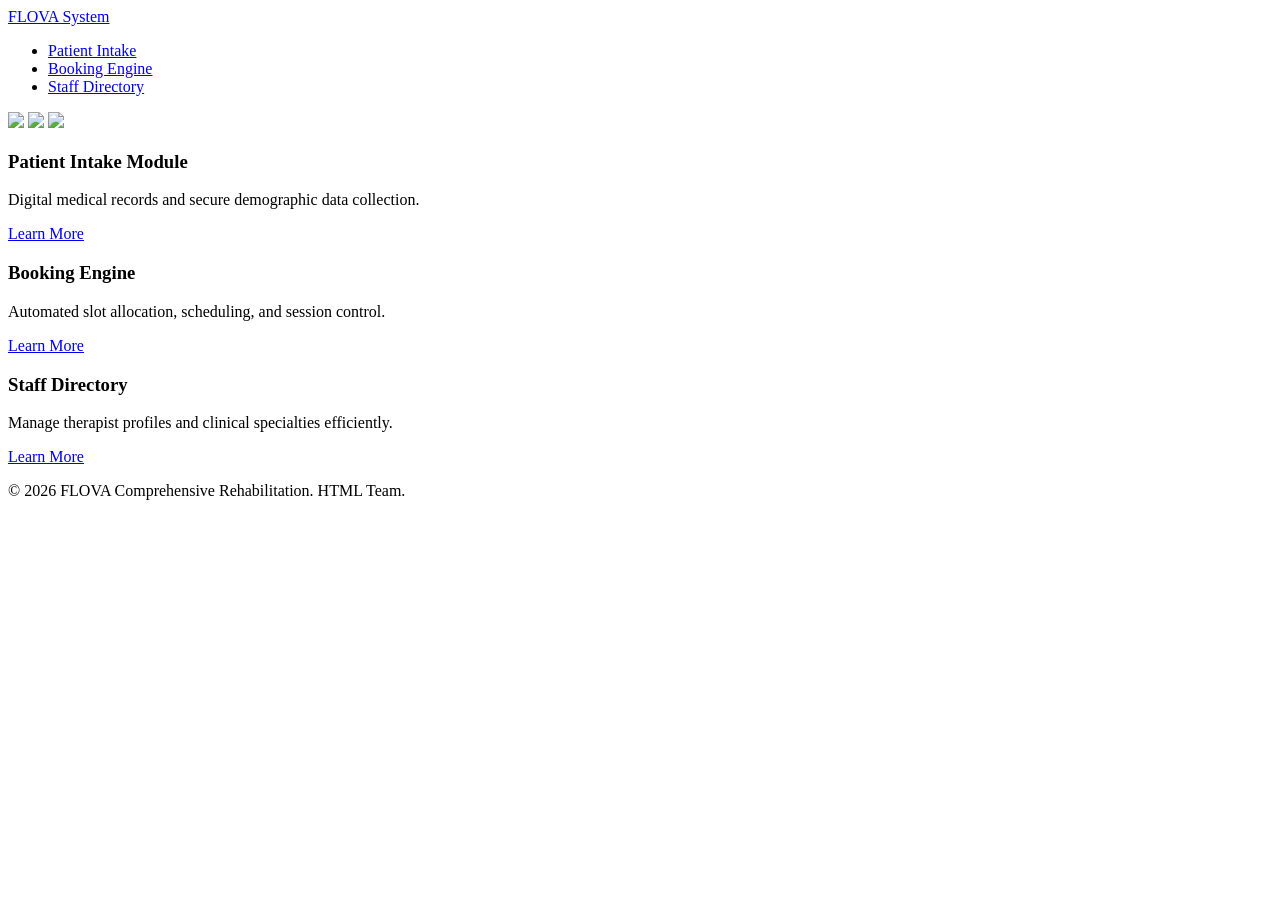
==== index.html @ d632ef7a "built forms snapshot v0.1" ====
<!DOCTYPE html>
<html lang="en">
<head>
    <meta charset="UTF-8">
    <title>FLOVA Clinical Management</title>
    <link rel="stylesheet" href="styles.css">
</head>
<body>
    <nav class="navbar">
        <a href="index.html" class="logo">FLOVA System</a>
        <ul class="nav-links">
            <li><a href="patient_info.html">Patient Intake</a></li>
            <li><a href="appointment_info.html">Booking Engine</a></li>
            <li><a href="specialist_info.html">Staff Directory</a></li>
        </ul>
    </nav>
    <section class="carousel">
        <div class="carousel-container">
            <img src="https://centromedicoabc.com/wp-content/uploads/2024/11/ejercicios-en-su-rodilla.webp" class="carousel-img">
            <img src="https://www.shutterstock.com/image-vector/injury-immobility-rehabilitation-physiotherapy-specialized-260nw-2548133157.jpg" class="carousel-img">
            <img src="https://aarp.widen.net/content/pmv0dqjvrb/jpeg/81321_aarp_physicaltherapycolor.jpg" class="carousel-img">
        </div>
    </section>
    <section class="cards-section">
        <div class="card">
            <h3>Patient Intake Module</h3>
            <p>Digital medical records and secure demographic data collection.</p>
            <a href="patient_info.html" class="btn-primary">Learn More</a>
        </div>
        <div class="card">
            <h3>Booking Engine</h3>
            <p>Automated slot allocation, scheduling, and session control.</p>
            <a href="appointment_info.html" class="btn-primary">Learn More</a>
        </div>
        <div class="card">
            <h3>Staff Directory</h3>
            <p>Manage therapist profiles and clinical specialties efficiently.</p>
            <a href="specialist_info.html" class="btn-primary">Learn More</a>
        </div>
    </section>
    <footer class="main-footer">
        <p class="copy-text">© 2026 FLOVA Comprehensive Rehabilitation. HTML Team.</p>
    </footer>
</body>
</html>
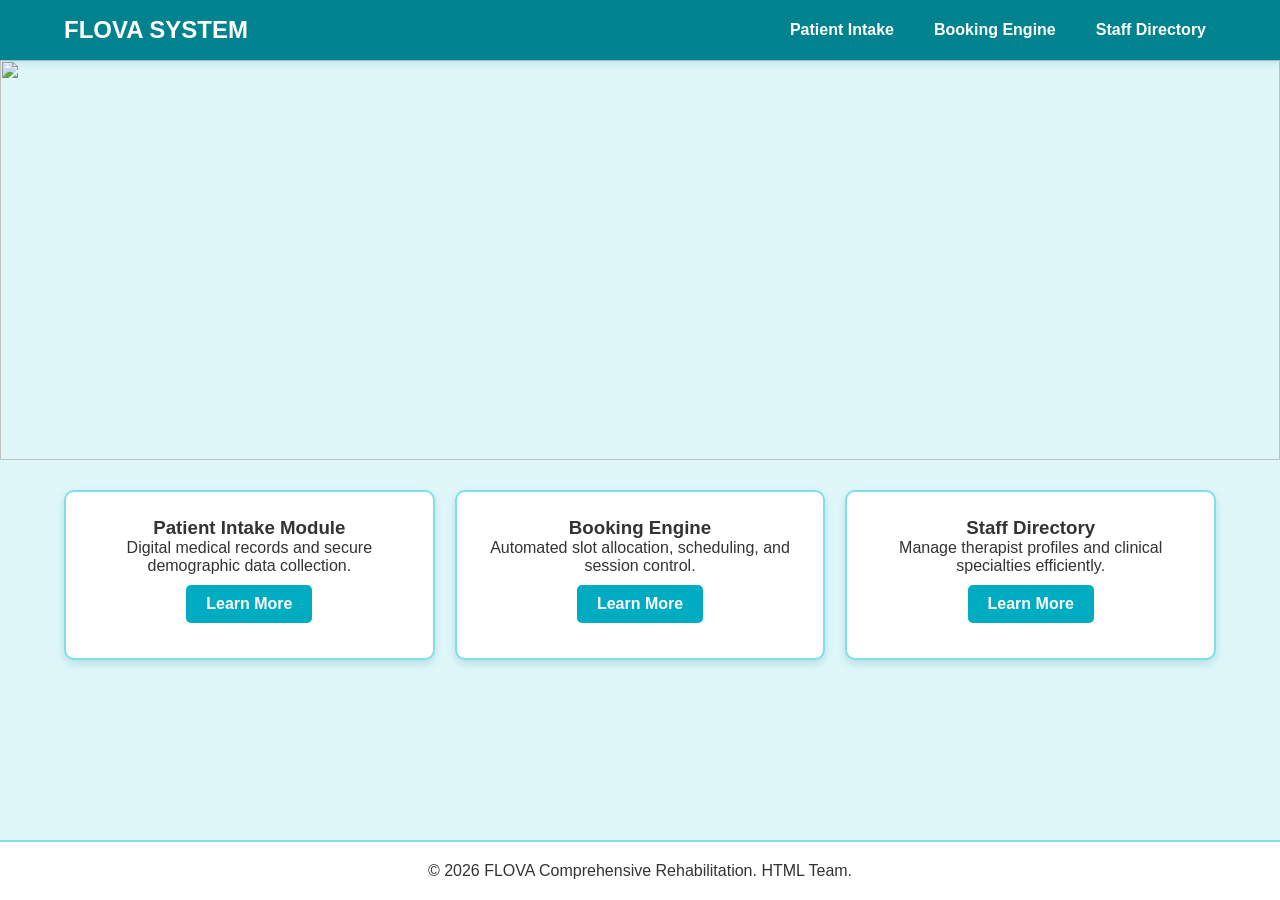
==== commit 1881f391: "update forms snapshot v0.2" ====
--- a/index.html
+++ b/index.html
@@ -3,15 +3,15 @@
 <head>
     <meta charset="UTF-8">
     <title>FLOVA Clinical Management</title>
-    <link rel="stylesheet" href="styles.css">
+    <link rel="stylesheet" href="src/css/styles.css">
 </head>
 <body>
     <nav class="navbar">
         <a href="index.html" class="logo">FLOVA System</a>
         <ul class="nav-links">
-            <li><a href="patient_info.html">Patient Intake</a></li>
-            <li><a href="appointment_info.html">Booking Engine</a></li>
-            <li><a href="specialist_info.html">Staff Directory</a></li>
+            <li><a href="src/roles/patient/patient_info.html">Patient Intake</a></li>
+            <li><a href="src/roles/appointment/appointment_info.html">Booking Engine</a></li>
+            <li><a href="src/roles/specialist/specialist_info.html">Staff Directory</a></li>
         </ul>
     </nav>
     <section class="carousel">
@@ -25,17 +25,17 @@
         <div class="card">
             <h3>Patient Intake Module</h3>
             <p>Digital medical records and secure demographic data collection.</p>
-            <a href="patient_info.html" class="btn-primary">Learn More</a>
+            <a href="src/roles/patient/patient_info.html" class="btn-primary">Learn More</a>
         </div>
         <div class="card">
             <h3>Booking Engine</h3>
             <p>Automated slot allocation, scheduling, and session control.</p>
-            <a href="appointment_info.html" class="btn-primary">Learn More</a>
+            <a href="src/roles/appointment/appointment_info.html" class="btn-primary">Learn More</a>
         </div>
         <div class="card">
             <h3>Staff Directory</h3>
             <p>Manage therapist profiles and clinical specialties efficiently.</p>
-            <a href="specialist_info.html" class="btn-primary">Learn More</a>
+            <a href="src/roles/specialist/specialist_info.html" class="btn-primary">Learn More</a>
         </div>
     </section>
     <footer class="main-footer">
--- a/src/css/styles.css
+++ b/src/css/styles.css
@@ -0,0 +1,200 @@
+:root {
+    --primary: #00838f;
+    --secondary: #00acc1;
+    --accent: #80deea;
+    --bg-color: #e0f7fa;
+    --white: #ffffff;
+    --text-dark: #333333;
+}
+
+* {
+    margin: 0;
+    padding: 0;
+    box-sizing: border-box;
+    font-family: 'Segoe UI', Tahoma, Geneva, Verdana, sans-serif;
+}
+
+body {
+    background-color: var(--bg-color);
+    color: var(--text-dark);
+    display: flex;
+    flex-direction: column;
+    min-height: 100vh;
+}
+
+.navbar {
+    background-color: var(--primary);
+    display: flex;
+    justify-content: space-between;
+    align-items: center;
+    padding: 1rem 5%;
+    box-shadow: 0 2px 10px rgba(0, 131, 143, 0.2);
+    position: sticky;
+    top: 0;
+    z-index: 1000;
+}
+
+.logo {
+    color: var(--white);
+    font-weight: bold;
+    font-size: 1.5rem;
+    text-transform: uppercase;
+    text-decoration: none;
+}
+
+.nav-links {
+    display: flex;
+    list-style: none;
+    gap: 20px;
+}
+
+.nav-links a {
+    text-decoration: none;
+    color: var(--white);
+    font-weight: bold;
+    padding: 5px 10px;
+    border-radius: 4px;
+    transition: background-color 0.3s;
+}
+
+.nav-links a:hover {
+    background-color: var(--secondary);
+}
+
+.carousel {
+    width: 100%;
+    overflow: hidden;
+}
+
+.carousel-container {
+    display: flex;
+    width: 300%;
+    animation: slide 12s infinite ease-in-out;
+}
+
+.carousel-img {
+    width: 100%;
+    height: 400px;
+    object-fit: cover;
+}
+
+@keyframes slide {
+    0%, 30% { transform: translateX(0); }
+    33%, 63% { transform: translateX(-33.33%); }
+    66%, 96% { transform: translateX(-66.66%); }
+    100% { transform: translateX(0); }
+}
+
+.content-section {
+    padding: 50px 5%;
+    text-align: center;
+}
+
+.cards-section {
+    display: flex;
+    justify-content: center;
+    gap: 20px;
+    padding: 30px 5%;
+    flex-wrap: wrap;
+}
+
+.card {
+    background: var(--white);
+    padding: 25px;
+    border-radius: 10px;
+    box-shadow: 0px 4px 10px rgba(0, 131, 143, 0.2);
+    flex: 1;
+    min-width: 280px;
+    text-align: center;
+    transition: transform 0.3s ease;
+    border: 2px solid var(--accent);
+}
+
+.card:hover {
+    transform: translateY(-10px);
+    border-color: var(--primary);
+}
+
+.btn-primary {
+    display: inline-block;
+    text-decoration: none;
+    background-color: var(--secondary);
+    color: var(--white);
+    padding: 10px 20px;
+    border-radius: 5px;
+    font-weight: bold;
+    transition: background-color 0.3s;
+    border: none;
+    cursor: pointer;
+    margin: 10px;
+}
+
+.btn-primary:hover {
+    background-color: var(--primary);
+}
+
+form {
+    background-color: var(--white);
+    border: 2px solid var(--accent);
+    border-radius: 10px;
+    padding: 25px;
+    max-width: 600px;
+    margin: 20px auto;
+    box-shadow: 0px 4px 10px rgba(0, 131, 143, 0.2);
+    text-align: left;
+}
+
+input, select, textarea {
+    width: 100%;
+    padding: 10px;
+    margin: 10px 0 20px 0;
+    border: 1px solid var(--accent);
+    border-radius: 4px;
+}
+
+input:focus, select:focus {
+    outline: none;
+    border-color: var(--secondary);
+    box-shadow: 0 0 5px rgba(0, 172, 193, 0.5);
+}
+
+.data-container {
+    max-width: 800px;
+    margin: 20px auto;
+    background: var(--white);
+    padding: 20px;
+    border-radius: 10px;
+}
+
+table {
+    width: 100%;
+    border-collapse: collapse;
+    margin-top: 15px;
+}
+
+th, td {
+    border: 1px solid var(--accent);
+    padding: 10px;
+    text-align: left;
+}
+
+th {
+    background-color: var(--primary);
+    color: var(--white);
+}
+
+.search-bar {
+    width: 100%;
+    padding: 10px;
+    margin-bottom: 10px;
+    border: 1px solid var(--primary);
+    border-radius: 5px;
+}
+
+.main-footer {
+    margin-top: auto;
+    background-color: var(--white);
+    padding: 20px;
+    text-align: center;
+    border-top: 2px solid var(--accent);
+}
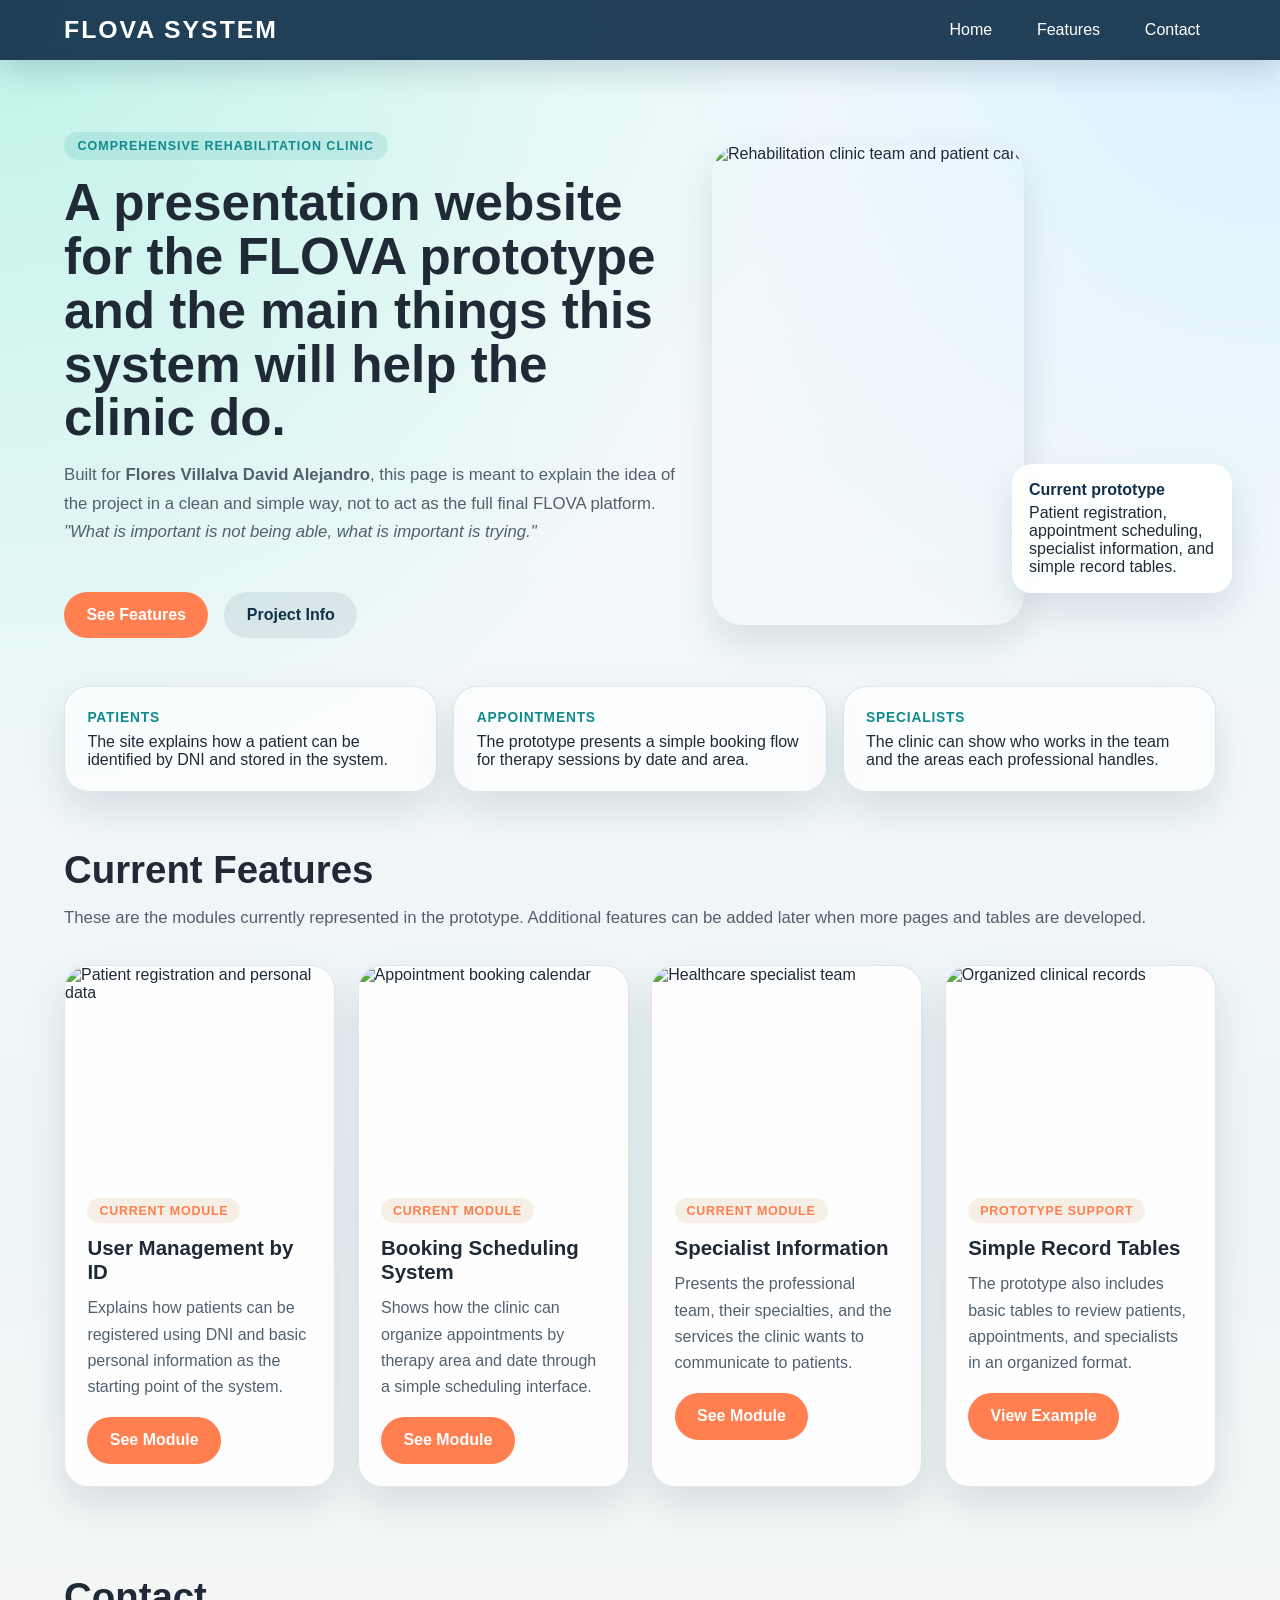
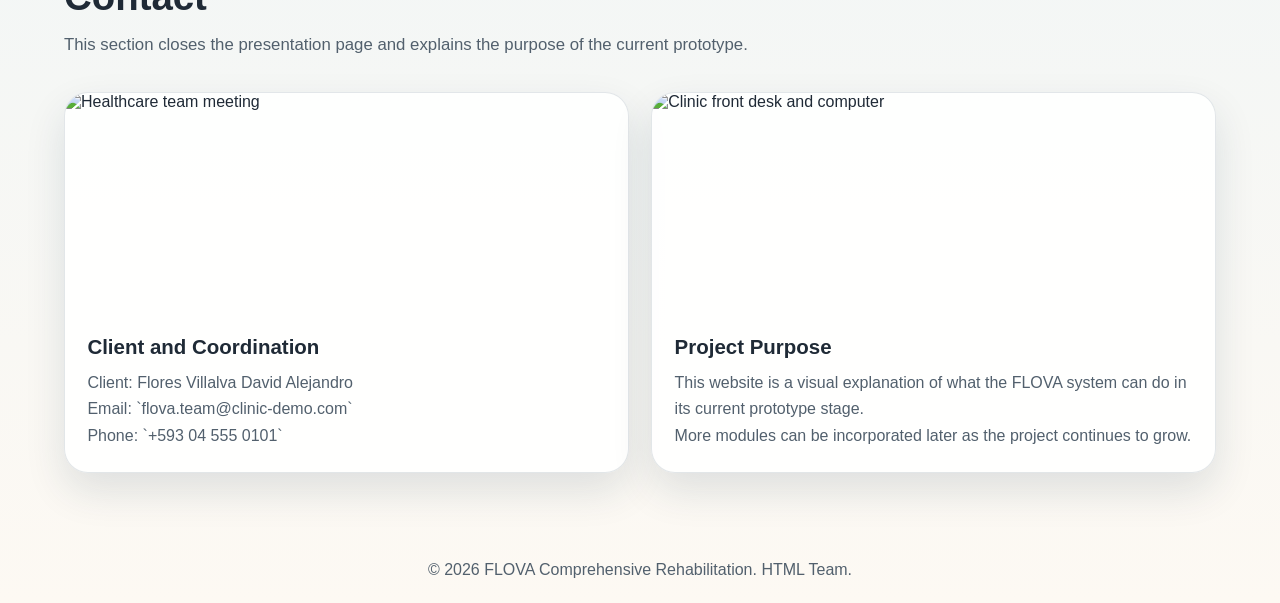
==== commit cd890166: "add improvements" ====
--- a/index.html
+++ b/index.html
@@ -2,44 +2,167 @@
 <html lang="en">
 <head>
     <meta charset="UTF-8">
+    <meta name="viewport" content="width=device-width, initial-scale=1.0">
     <title>FLOVA Clinical Management</title>
     <link rel="stylesheet" href="src/css/styles.css">
 </head>
 <body>
     <nav class="navbar">
-        <a href="index.html" class="logo">FLOVA System</a>
+        <a href="#home" class="logo">FLOVA System</a>
         <ul class="nav-links">
-            <li><a href="src/roles/patient/patient_info.html">Patient Intake</a></li>
-            <li><a href="src/roles/appointment/appointment_info.html">Booking Engine</a></li>
-            <li><a href="src/roles/specialist/specialist_info.html">Staff Directory</a></li>
+            <li><a href="#home">Home</a></li>
+            <li><a href="#features">Features</a></li>
+            <li><a href="#contact">Contact</a></li>
         </ul>
     </nav>
-    <section class="carousel">
-        <div class="carousel-container">
-            <img src="https://centromedicoabc.com/wp-content/uploads/2024/11/ejercicios-en-su-rodilla.webp" class="carousel-img">
-            <img src="https://www.shutterstock.com/image-vector/injury-immobility-rehabilitation-physiotherapy-specialized-260nw-2548133157.jpg" class="carousel-img">
-            <img src="https://aarp.widen.net/content/pmv0dqjvrb/jpeg/81321_aarp_physicaltherapycolor.jpg" class="carousel-img">
+
+    <section class="hero" id="home">
+        <div class="hero-copy">
+            <span class="eyebrow">Comprehensive Rehabilitation Clinic</span>
+            <h1>A presentation website for the FLOVA prototype and the main things this system will help the clinic do.</h1>
+            <p>
+                Built for <strong>Flores Villalva David Alejandro</strong>, this page is meant to explain the idea of the
+                project in a clean and simple way, not to act as the full final FLOVA platform.
+            </p>
+            <p>
+                <em>"What is important is not being able, what is important is trying."</em>
+            </p>
+            <div class="hero-actions">
+                <a href="#features" class="btn-primary">See Features</a>
+                <a href="#contact" class="btn-secondary">Project Info</a>
+            </div>
+        </div>
+        <div class="hero-visual">
+            <img
+                src="https://images.unsplash.com/photo-1631217868264-e5b90bb7e133?auto=format&fit=crop&w=1200&q=80"
+                alt="Rehabilitation clinic team and patient care"
+            >
+            <div class="hero-badge">
+                <strong>Current prototype</strong>
+                Patient registration, appointment scheduling, specialist information, and simple record tables.
+            </div>
         </div>
     </section>
-    <section class="cards-section">
-        <div class="card">
-            <h3>Patient Intake Module</h3>
-            <p>Digital medical records and secure demographic data collection.</p>
-            <a href="src/roles/patient/patient_info.html" class="btn-primary">Learn More</a>
-        </div>
-        <div class="card">
-            <h3>Booking Engine</h3>
-            <p>Automated slot allocation, scheduling, and session control.</p>
-            <a href="src/roles/appointment/appointment_info.html" class="btn-primary">Learn More</a>
-        </div>
-        <div class="card">
-            <h3>Staff Directory</h3>
-            <p>Manage therapist profiles and clinical specialties efficiently.</p>
-            <a href="src/roles/specialist/specialist_info.html" class="btn-primary">Learn More</a>
+
+    <section class="info-strip">
+        <article>
+            <span>Patients</span>
+            <p>The site explains how a patient can be identified by DNI and stored in the system.</p>
+        </article>
+        <article>
+            <span>Appointments</span>
+            <p>The prototype presents a simple booking flow for therapy sessions by date and area.</p>
+        </article>
+        <article>
+            <span>Specialists</span>
+            <p>The clinic can show who works in the team and the areas each professional handles.</p>
+        </article>
+    </section>
+
+    <section class="section-block" id="features">
+        <h2 class="section-title">Current Features</h2>
+        <p class="section-lead">
+            These are the modules currently represented in the prototype. Additional features can be added later
+            when more pages and tables are developed.
+        </p>
+
+        <div class="cards-section">
+            <article class="card">
+                <img
+                    class="feature-image"
+                    src="https://images.unsplash.com/photo-1551190822-a9333d879b1f?auto=format&fit=crop&w=1200&q=80"
+                    alt="Patient registration and personal data"
+                >
+                <div class="card-body">
+                    <span class="card-tag">Current Module</span>
+                    <h3>User Management by ID</h3>
+                    <p>Explains how patients can be registered using DNI and basic personal information as the starting point of the system.</p>
+                    <a href="src/roles/patient/patient_info.html" class="btn-primary">See Module</a>
+                </div>
+            </article>
+
+            <article class="card">
+                <img
+                    class="feature-image"
+                    src="https://images.unsplash.com/photo-1516321318423-f06f85e504b3?auto=format&fit=crop&w=1200&q=80"
+                    alt="Appointment booking calendar"
+                >
+                <div class="card-body">
+                    <span class="card-tag">Current Module</span>
+                    <h3>Booking Scheduling System</h3>
+                    <p>Shows how the clinic can organize appointments by therapy area and date through a simple scheduling interface.</p>
+                    <a href="src/roles/appointment/appointment_info.html" class="btn-primary">See Module</a>
+                </div>
+            </article>
+
+            <article class="card">
+                <img
+                    class="feature-image"
+                    src="https://images.unsplash.com/photo-1584515933487-779824d29309?auto=format&fit=crop&w=1200&q=80"
+                    alt="Healthcare specialist team"
+                >
+                <div class="card-body">
+                    <span class="card-tag">Current Module</span>
+                    <h3>Specialist Information</h3>
+                    <p>Presents the professional team, their specialties, and the services the clinic wants to communicate to patients.</p>
+                    <a href="src/roles/specialist/specialist_info.html" class="btn-primary">See Module</a>
+                </div>
+            </article>
+
+            <article class="card">
+                <img
+                    class="feature-image"
+                    src="https://images.unsplash.com/photo-1584515933487-779824d29309?auto=format&fit=crop&w=1200&q=80"
+                    alt="Organized clinical records"
+                >
+                <div class="card-body">
+                    <span class="card-tag">Prototype Support</span>
+                    <h3>Simple Record Tables</h3>
+                    <p>The prototype also includes basic tables to review patients, appointments, and specialists in an organized format.</p>
+                    <a href="src/roles/patient/patient_table.html" class="btn-primary">View Example</a>
+                </div>
+            </article>
         </div>
     </section>
+
+    <section class="section-block" id="contact">
+        <h2 class="section-title">Contact</h2>
+        <p class="section-lead">
+            This section closes the presentation page and explains the purpose of the current prototype.
+        </p>
+
+        <div class="contact-grid">
+            <article class="contact-card">
+                <img
+                    class="contact-image"
+                    src="https://images.unsplash.com/photo-1521791136064-7986c2920216?auto=format&fit=crop&w=1200&q=80"
+                    alt="Healthcare team meeting"
+                >
+                <div class="contact-body">
+                    <h3>Client and Coordination</h3>
+                    <p>Client: Flores Villalva David Alejandro</p>
+                    <p>Email: `flova.team@clinic-demo.com`</p>
+                    <p>Phone: `+593 04 555 0101`</p>
+                </div>
+            </article>
+
+            <article class="contact-card">
+                <img
+                    class="contact-image"
+                    src="https://images.unsplash.com/photo-1516542076529-1ea3854896f2?auto=format&fit=crop&w=1200&q=80"
+                    alt="Clinic front desk and computer"
+                >
+                <div class="contact-body">
+                    <h3>Project Purpose</h3>
+                    <p>This website is a visual explanation of what the FLOVA system can do in its current prototype stage.</p>
+                    <p>More modules can be incorporated later as the project continues to grow.</p>
+                </div>
+            </article>
+        </div>
+    </section>
+
     <footer class="main-footer">
-        <p class="copy-text">© 2026 FLOVA Comprehensive Rehabilitation. HTML Team.</p>
+        <p>&copy; 2026 FLOVA Comprehensive Rehabilitation. HTML Team.</p>
     </footer>
 </body>
-</html>+</html>
--- a/src/css/styles.css
+++ b/src/css/styles.css
@@ -1,200 +1,511 @@
 :root {
-    --primary: #00838f;
-    --secondary: #00acc1;
-    --accent: #80deea;
-    --bg-color: #e0f7fa;
+    --navy: #12304a;
+    --teal: #0f8b8d;
+    --mint: #b8f2e6;
+    --sand: #f5efe6;
+    --coral: #ff7f50;
+    --sky: #d9f0ff;
     --white: #ffffff;
-    --text-dark: #333333;
+    --text-dark: #1f2a36;
+    --text-soft: #52606d;
+    --border: rgba(18, 48, 74, 0.12);
+    --shadow: 0 18px 40px rgba(18, 48, 74, 0.12);
 }
 
 * {
     margin: 0;
     padding: 0;
     box-sizing: border-box;
-    font-family: 'Segoe UI', Tahoma, Geneva, Verdana, sans-serif;
+    font-family: "Trebuchet MS", "Segoe UI", sans-serif;
+}
+
+html {
+    scroll-behavior: smooth;
 }
 
 body {
-    background-color: var(--bg-color);
+    min-height: 100vh;
     color: var(--text-dark);
+    background:
+        radial-gradient(circle at top left, rgba(184, 242, 230, 0.9), transparent 32%),
+        radial-gradient(circle at top right, rgba(217, 240, 255, 0.95), transparent 28%),
+        linear-gradient(180deg, #f7fbfc 0%, #eef5f7 55%, #fdf9f3 100%);
     display: flex;
     flex-direction: column;
-    min-height: 100vh;
+}
+
+a {
+    color: inherit;
 }
 
 .navbar {
-    background-color: var(--primary);
+    position: sticky;
+    top: 0;
+    z-index: 1000;
     display: flex;
     justify-content: space-between;
     align-items: center;
+    gap: 1rem;
     padding: 1rem 5%;
-    box-shadow: 0 2px 10px rgba(0, 131, 143, 0.2);
-    position: sticky;
-    top: 0;
-    z-index: 1000;
+    background: rgba(18, 48, 74, 0.92);
+    backdrop-filter: blur(12px);
+    box-shadow: 0 10px 30px rgba(18, 48, 74, 0.18);
 }
 
 .logo {
     color: var(--white);
-    font-weight: bold;
-    font-size: 1.5rem;
+    text-decoration: none;
+    font-size: 1.55rem;
+    font-weight: 700;
+    letter-spacing: 0.08em;
     text-transform: uppercase;
-    text-decoration: none;
 }
 
 .nav-links {
     display: flex;
     list-style: none;
-    gap: 20px;
+    gap: 0.8rem;
+    align-items: center;
+    flex-wrap: wrap;
 }
 
 .nav-links a {
+    color: var(--white);
     text-decoration: none;
-    color: var(--white);
-    font-weight: bold;
-    padding: 5px 10px;
-    border-radius: 4px;
-    transition: background-color 0.3s;
+    padding: 0.7rem 1rem;
+    border-radius: 999px;
+    transition: 0.25s ease;
 }
 
 .nav-links a:hover {
-    background-color: var(--secondary);
-}
-
-.carousel {
+    background: rgba(184, 242, 230, 0.16);
+    transform: translateY(-2px);
+}
+
+.hero {
+    display: grid;
+    grid-template-columns: 1.1fr 0.9fr;
+    gap: 2rem;
+    align-items: center;
+    padding: 4.5rem 5% 3rem;
+}
+
+.hero-copy,
+.hero-visual,
+.card,
+.content-panel,
+.option-card,
+.contact-card,
+form,
+.data-container {
+    animation: rise 0.8s ease both;
+}
+
+.eyebrow {
+    display: inline-block;
+    margin-bottom: 1rem;
+    padding: 0.45rem 0.85rem;
+    border-radius: 999px;
+    background: rgba(15, 139, 141, 0.12);
+    color: var(--teal);
+    font-weight: 700;
+    letter-spacing: 0.08em;
+    text-transform: uppercase;
+    font-size: 0.78rem;
+}
+
+.hero h1,
+.page-hero h1 {
+    font-size: clamp(2.2rem, 4vw, 4.3rem);
+    line-height: 1.05;
+    margin-bottom: 1rem;
+}
+
+.hero p,
+.page-hero p,
+.section-lead {
+    color: var(--text-soft);
+    line-height: 1.7;
+    font-size: 1.05rem;
+}
+
+.hero-actions {
+    display: flex;
+    gap: 1rem;
+    flex-wrap: wrap;
+    margin-top: 1.8rem;
+}
+
+.hero-visual {
+    position: relative;
+    min-height: 480px;
+}
+
+.hero-visual img {
     width: 100%;
+    height: 100%;
+    min-height: 480px;
+    object-fit: cover;
+    border-radius: 30px;
+    box-shadow: var(--shadow);
+}
+
+.hero-badge {
+    position: absolute;
+    right: -1rem;
+    bottom: 2rem;
+    max-width: 220px;
+    background: rgba(255, 255, 255, 0.92);
+    border: 1px solid rgba(255, 255, 255, 0.7);
+    backdrop-filter: blur(10px);
+    padding: 1rem;
+    border-radius: 20px;
+    box-shadow: var(--shadow);
+}
+
+.hero-badge strong {
+    display: block;
+    margin-bottom: 0.35rem;
+    color: var(--navy);
+}
+
+.info-strip {
+    display: grid;
+    grid-template-columns: repeat(3, minmax(0, 1fr));
+    gap: 1rem;
+    padding: 0 5% 2rem;
+}
+
+.info-strip article {
+    background: rgba(255, 255, 255, 0.72);
+    border: 1px solid var(--border);
+    border-radius: 24px;
+    padding: 1.4rem;
+    box-shadow: var(--shadow);
+}
+
+.info-strip span {
+    display: block;
+    margin-bottom: 0.5rem;
+    color: var(--teal);
+    font-size: 0.86rem;
+    font-weight: 700;
+    text-transform: uppercase;
+    letter-spacing: 0.06em;
+}
+
+.section-block,
+.content-section {
+    padding: 1.5rem 5% 4rem;
+}
+
+.section-title {
+    margin-bottom: 0.75rem;
+    font-size: clamp(1.8rem, 3vw, 2.8rem);
+}
+
+.cards-section,
+.options-grid,
+.contact-grid {
+    display: grid;
+    grid-template-columns: repeat(auto-fit, minmax(260px, 1fr));
+    gap: 1.4rem;
+    margin-top: 2rem;
+}
+
+.card,
+.option-card,
+.contact-card {
+    background: rgba(255, 255, 255, 0.9);
+    border: 1px solid var(--border);
+    border-radius: 24px;
     overflow: hidden;
-}
-
-.carousel-container {
-    display: flex;
-    width: 300%;
-    animation: slide 12s infinite ease-in-out;
-}
-
-.carousel-img {
+    box-shadow: var(--shadow);
+    transition: transform 0.25s ease, box-shadow 0.25s ease;
+}
+
+.card:hover,
+.option-card:hover,
+.contact-card:hover {
+    transform: translateY(-8px);
+    box-shadow: 0 24px 44px rgba(18, 48, 74, 0.16);
+}
+
+.feature-image,
+.option-image,
+.contact-image,
+.page-hero-image {
     width: 100%;
-    height: 400px;
     object-fit: cover;
-}
-
-@keyframes slide {
-    0%, 30% { transform: translateX(0); }
-    33%, 63% { transform: translateX(-33.33%); }
-    66%, 96% { transform: translateX(-66.66%); }
-    100% { transform: translateX(0); }
-}
-
-.content-section {
-    padding: 50px 5%;
-    text-align: center;
-}
-
-.cards-section {
+    display: block;
+}
+
+.feature-image {
+    height: 210px;
+}
+
+.option-image {
+    height: 190px;
+}
+
+.contact-image {
+    height: 220px;
+}
+
+.card-body,
+.option-body,
+.contact-body {
+    padding: 1.4rem;
+}
+
+.card-tag,
+.option-tag {
+    display: inline-block;
+    margin-bottom: 0.8rem;
+    padding: 0.35rem 0.75rem;
+    border-radius: 999px;
+    background: var(--sand);
+    color: var(--coral);
+    font-size: 0.78rem;
+    font-weight: 700;
+    text-transform: uppercase;
+    letter-spacing: 0.06em;
+}
+
+.card h3,
+.option-card h3,
+.contact-card h3 {
+    margin-bottom: 0.7rem;
+    font-size: 1.28rem;
+}
+
+.card p,
+.option-card p,
+.contact-card p,
+.content-panel li {
+    color: var(--text-soft);
+    line-height: 1.65;
+}
+
+.page-hero {
+    display: grid;
+    grid-template-columns: 1fr 1fr;
+    gap: 2rem;
+    align-items: center;
+    padding: 3.5rem 5% 1.5rem;
+}
+
+.page-hero-image {
+    border-radius: 30px;
+    min-height: 360px;
+    box-shadow: var(--shadow);
+}
+
+.content-panel {
+    margin-top: 1.8rem;
+    padding: 1.8rem;
+    background: rgba(255, 255, 255, 0.86);
+    border: 1px solid var(--border);
+    border-radius: 26px;
+    box-shadow: var(--shadow);
+}
+
+.content-panel ul {
+    margin-top: 1rem;
+    padding-left: 1.2rem;
+}
+
+.content-panel li + li {
+    margin-top: 0.7rem;
+}
+
+.image-slot {
     display: flex;
     justify-content: center;
-    gap: 20px;
-    padding: 30px 5%;
-    flex-wrap: wrap;
-}
-
-.card {
-    background: var(--white);
-    padding: 25px;
-    border-radius: 10px;
-    box-shadow: 0px 4px 10px rgba(0, 131, 143, 0.2);
-    flex: 1;
-    min-width: 280px;
+    align-items: center;
     text-align: center;
-    transition: transform 0.3s ease;
-    border: 2px solid var(--accent);
-}
-
-.card:hover {
-    transform: translateY(-10px);
-    border-color: var(--primary);
+    min-height: 120px;
+    margin-top: 1rem;
+    border: 2px dashed rgba(15, 139, 141, 0.35);
+    border-radius: 18px;
+    padding: 1rem;
+    background: linear-gradient(135deg, rgba(184, 242, 230, 0.25), rgba(217, 240, 255, 0.25));
+    color: var(--text-soft);
+    font-weight: 600;
+}
+
+.btn-primary,
+.btn-secondary {
+    display: inline-block;
+    border: none;
+    border-radius: 999px;
+    padding: 0.9rem 1.4rem;
+    text-decoration: none;
+    font-weight: 700;
+    cursor: pointer;
+    transition: 0.25s ease;
+    margin-top: 1rem;
 }
 
 .btn-primary {
-    display: inline-block;
-    text-decoration: none;
-    background-color: var(--secondary);
+    background: var(--coral);
     color: var(--white);
-    padding: 10px 20px;
-    border-radius: 5px;
-    font-weight: bold;
-    transition: background-color 0.3s;
-    border: none;
-    cursor: pointer;
-    margin: 10px;
 }
 
 .btn-primary:hover {
-    background-color: var(--primary);
+    transform: translateY(-2px);
+    background: #f06a37;
+}
+
+.btn-secondary {
+    background: rgba(18, 48, 74, 0.08);
+    color: var(--navy);
+}
+
+.btn-secondary:hover {
+    transform: translateY(-2px);
+    background: rgba(18, 48, 74, 0.14);
 }
 
 form {
-    background-color: var(--white);
-    border: 2px solid var(--accent);
-    border-radius: 10px;
-    padding: 25px;
-    max-width: 600px;
-    margin: 20px auto;
-    box-shadow: 0px 4px 10px rgba(0, 131, 143, 0.2);
-    text-align: left;
-}
-
-input, select, textarea {
+    background: rgba(255, 255, 255, 0.94);
+    border: 1px solid var(--border);
+    border-radius: 26px;
+    padding: 2rem;
+    max-width: 700px;
+    margin: 2rem auto;
+    box-shadow: var(--shadow);
+}
+
+form h2 {
+    margin-bottom: 1rem;
+}
+
+label {
+    display: block;
+    margin-top: 1rem;
+    font-weight: 700;
+}
+
+input,
+select,
+textarea {
     width: 100%;
-    padding: 10px;
-    margin: 10px 0 20px 0;
-    border: 1px solid var(--accent);
-    border-radius: 4px;
-}
-
-input:focus, select:focus {
+    margin-top: 0.45rem;
+    padding: 0.95rem 1rem;
+    border: 1px solid rgba(18, 48, 74, 0.15);
+    border-radius: 14px;
+    background: #fcfeff;
+}
+
+input:focus,
+select:focus,
+textarea:focus {
     outline: none;
-    border-color: var(--secondary);
-    box-shadow: 0 0 5px rgba(0, 172, 193, 0.5);
+    border-color: var(--teal);
+    box-shadow: 0 0 0 4px rgba(15, 139, 141, 0.12);
 }
 
 .data-container {
-    max-width: 800px;
-    margin: 20px auto;
-    background: var(--white);
-    padding: 20px;
-    border-radius: 10px;
+    max-width: 980px;
+    margin: 2rem auto;
+    background: rgba(255, 255, 255, 0.94);
+    padding: 2rem;
+    border: 1px solid var(--border);
+    border-radius: 26px;
+    box-shadow: var(--shadow);
+}
+
+.search-bar {
+    width: 100%;
+    padding: 0.95rem 1rem;
+    margin: 1rem 0 0.5rem;
+    border: 1px solid rgba(18, 48, 74, 0.15);
+    border-radius: 14px;
 }
 
 table {
     width: 100%;
+    margin-top: 1rem;
     border-collapse: collapse;
-    margin-top: 15px;
-}
-
-th, td {
-    border: 1px solid var(--accent);
-    padding: 10px;
+    overflow: hidden;
+    border-radius: 18px;
+}
+
+th,
+td {
+    padding: 0.95rem 1rem;
     text-align: left;
+    border-bottom: 1px solid rgba(18, 48, 74, 0.08);
 }
 
 th {
-    background-color: var(--primary);
+    background: var(--navy);
     color: var(--white);
-}
-
-.search-bar {
-    width: 100%;
-    padding: 10px;
-    margin-bottom: 10px;
-    border: 1px solid var(--primary);
-    border-radius: 5px;
 }
 
 .main-footer {
     margin-top: auto;
-    background-color: var(--white);
-    padding: 20px;
+    padding: 1.5rem 5%;
     text-align: center;
-    border-top: 2px solid var(--accent);
-}+    color: var(--text-soft);
+}
+
+@keyframes rise {
+    from {
+        opacity: 0;
+        transform: translateY(24px);
+    }
+
+    to {
+        opacity: 1;
+        transform: translateY(0);
+    }
+}
+
+@media (max-width: 900px) {
+    .hero,
+    .page-hero,
+    .info-strip {
+        grid-template-columns: 1fr;
+    }
+
+    .hero-visual {
+        min-height: auto;
+    }
+
+    .hero-visual img {
+        min-height: 320px;
+    }
+
+    .hero-badge {
+        position: static;
+        margin-top: 1rem;
+        max-width: none;
+    }
+}
+
+@media (max-width: 640px) {
+    .navbar {
+        flex-direction: column;
+        align-items: flex-start;
+    }
+
+    .nav-links {
+        width: 100%;
+        justify-content: flex-start;
+    }
+
+    .hero,
+    .page-hero,
+    .section-block,
+    .content-section {
+        padding-left: 1.25rem;
+        padding-right: 1.25rem;
+    }
+
+    .info-strip {
+        padding-left: 1.25rem;
+        padding-right: 1.25rem;
+    }
+}
